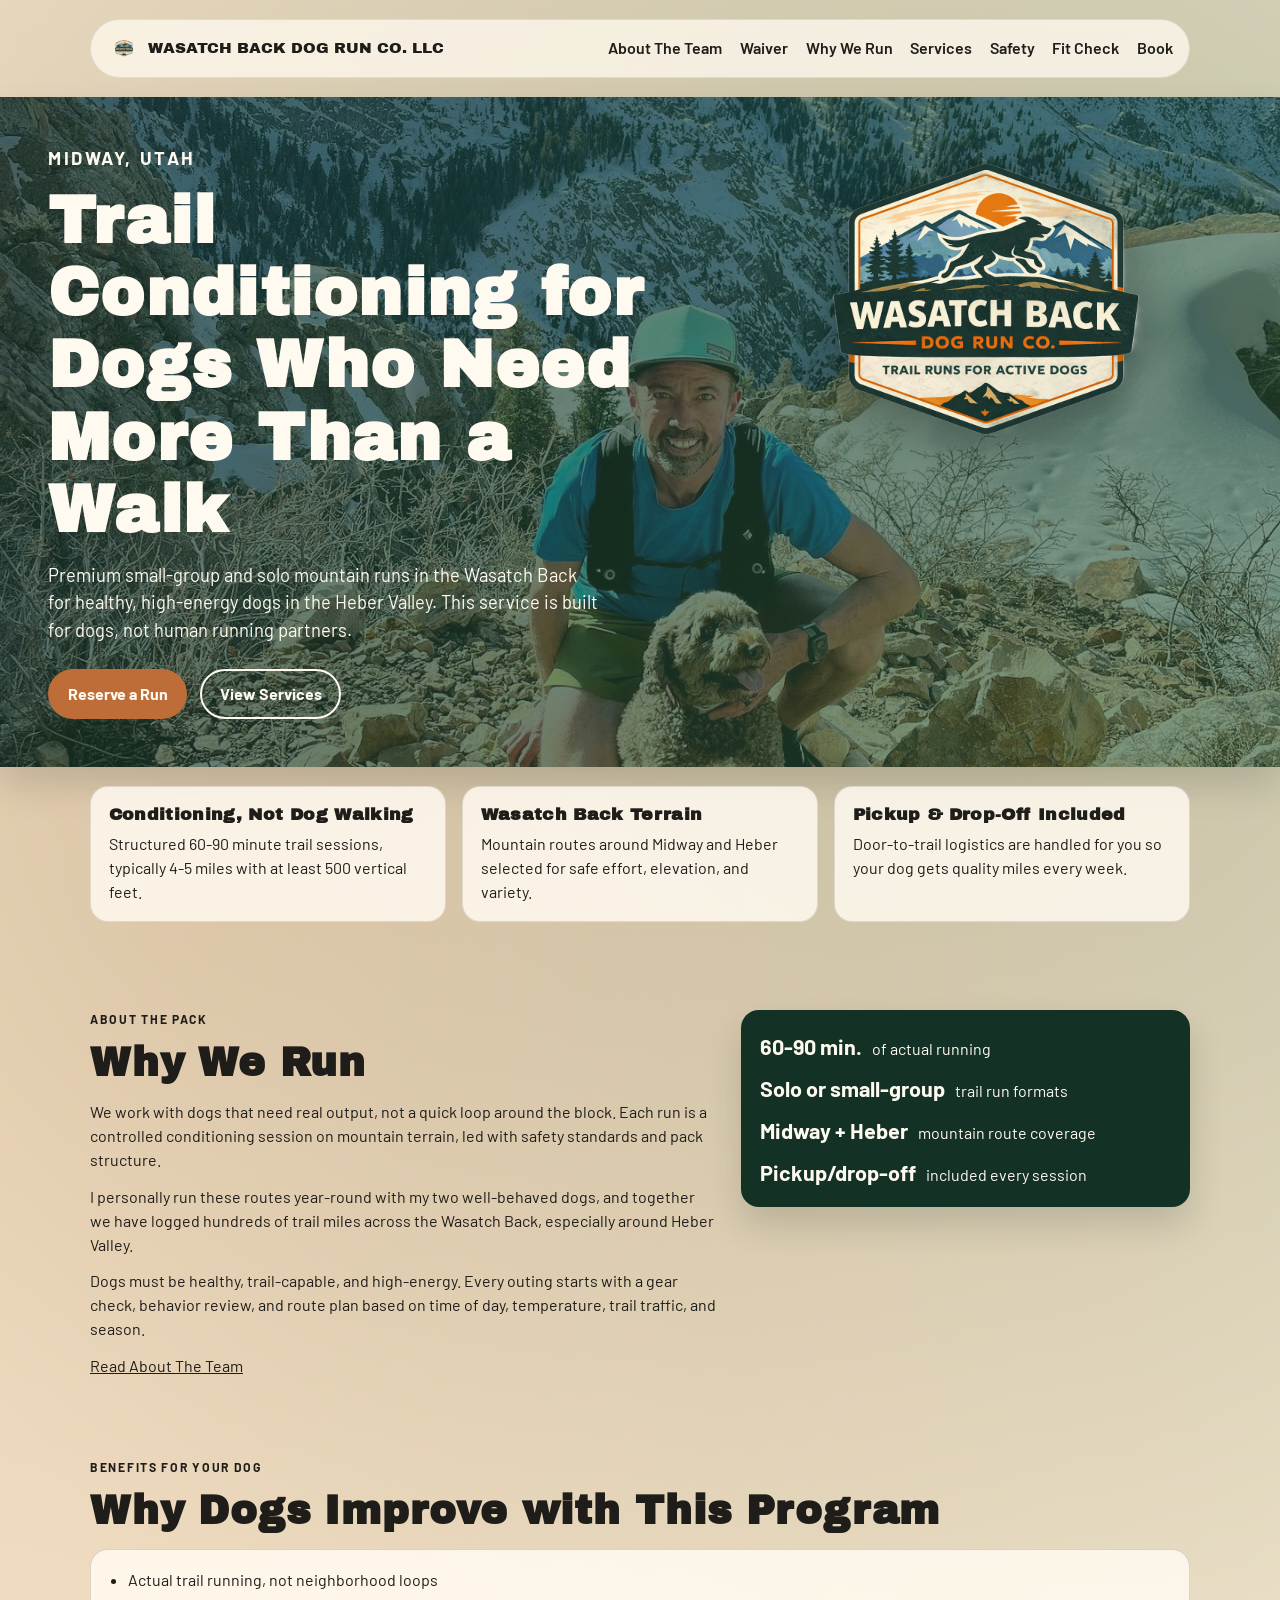
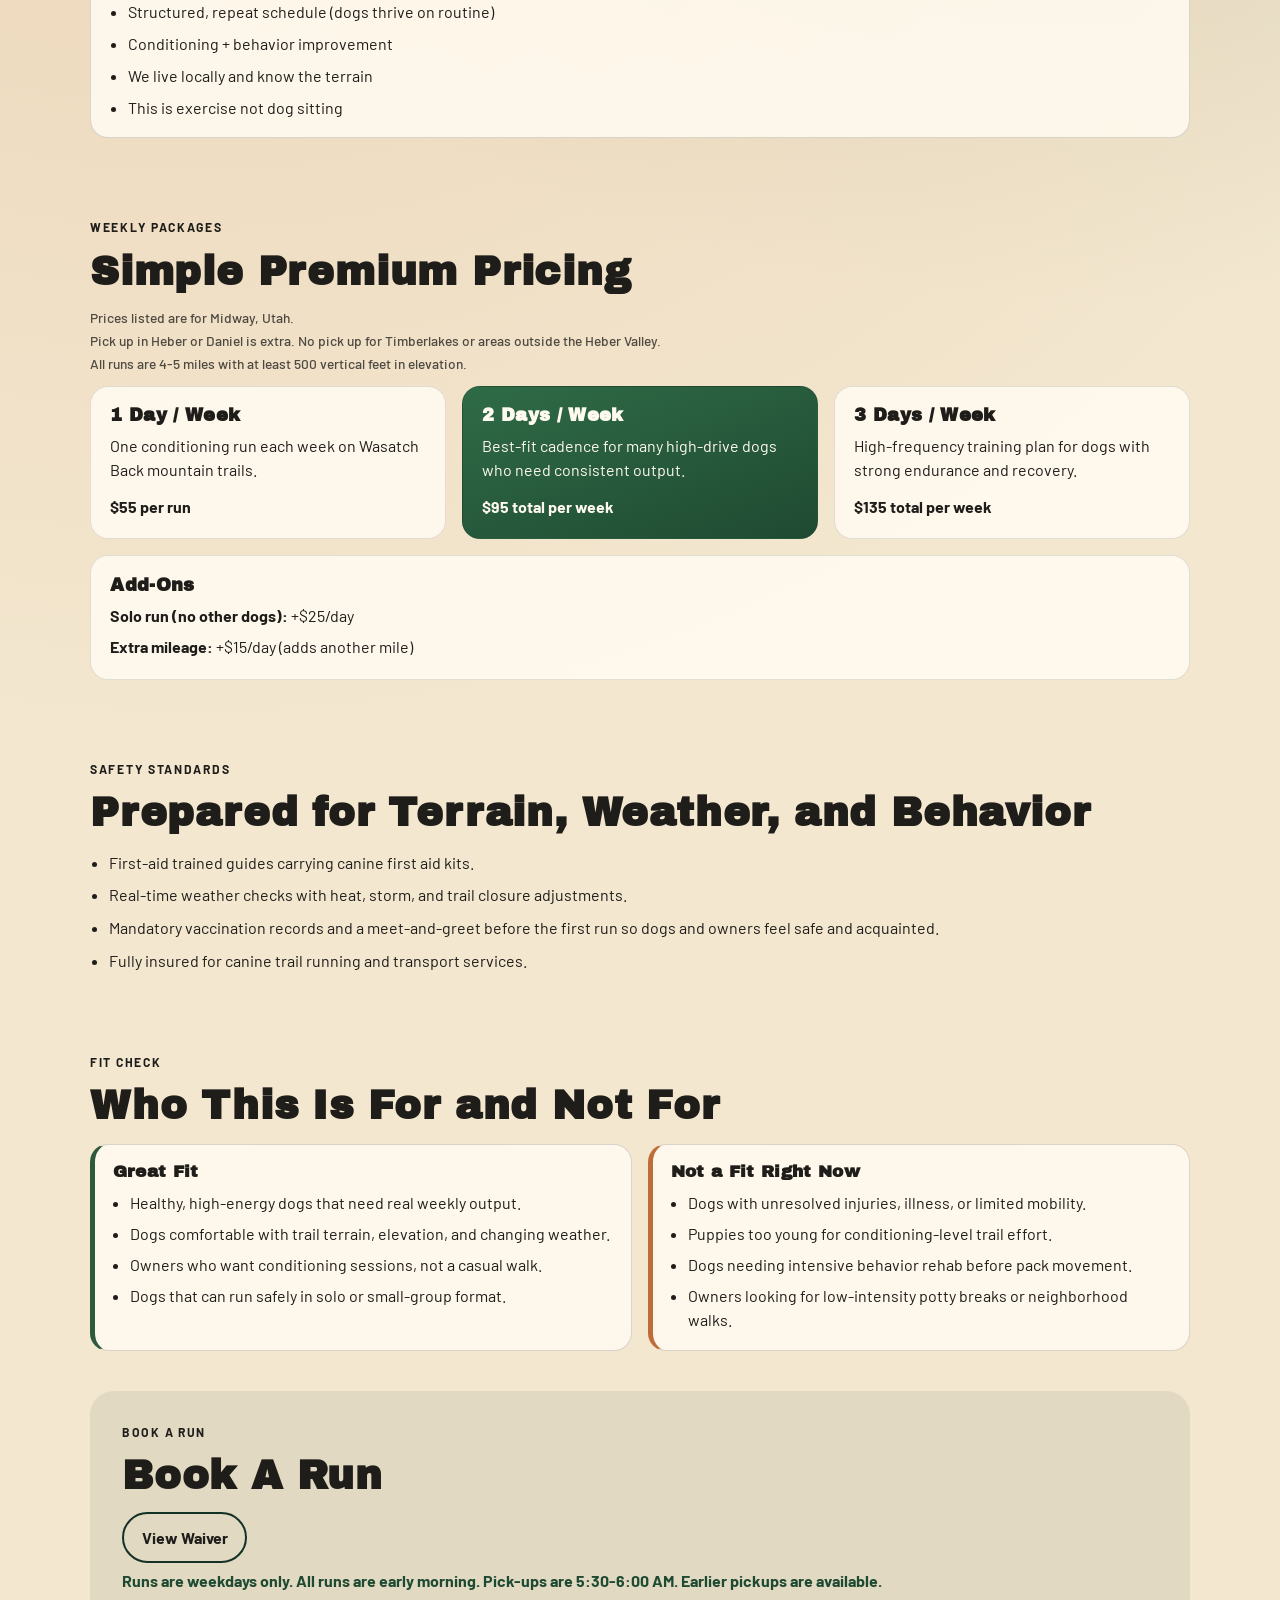
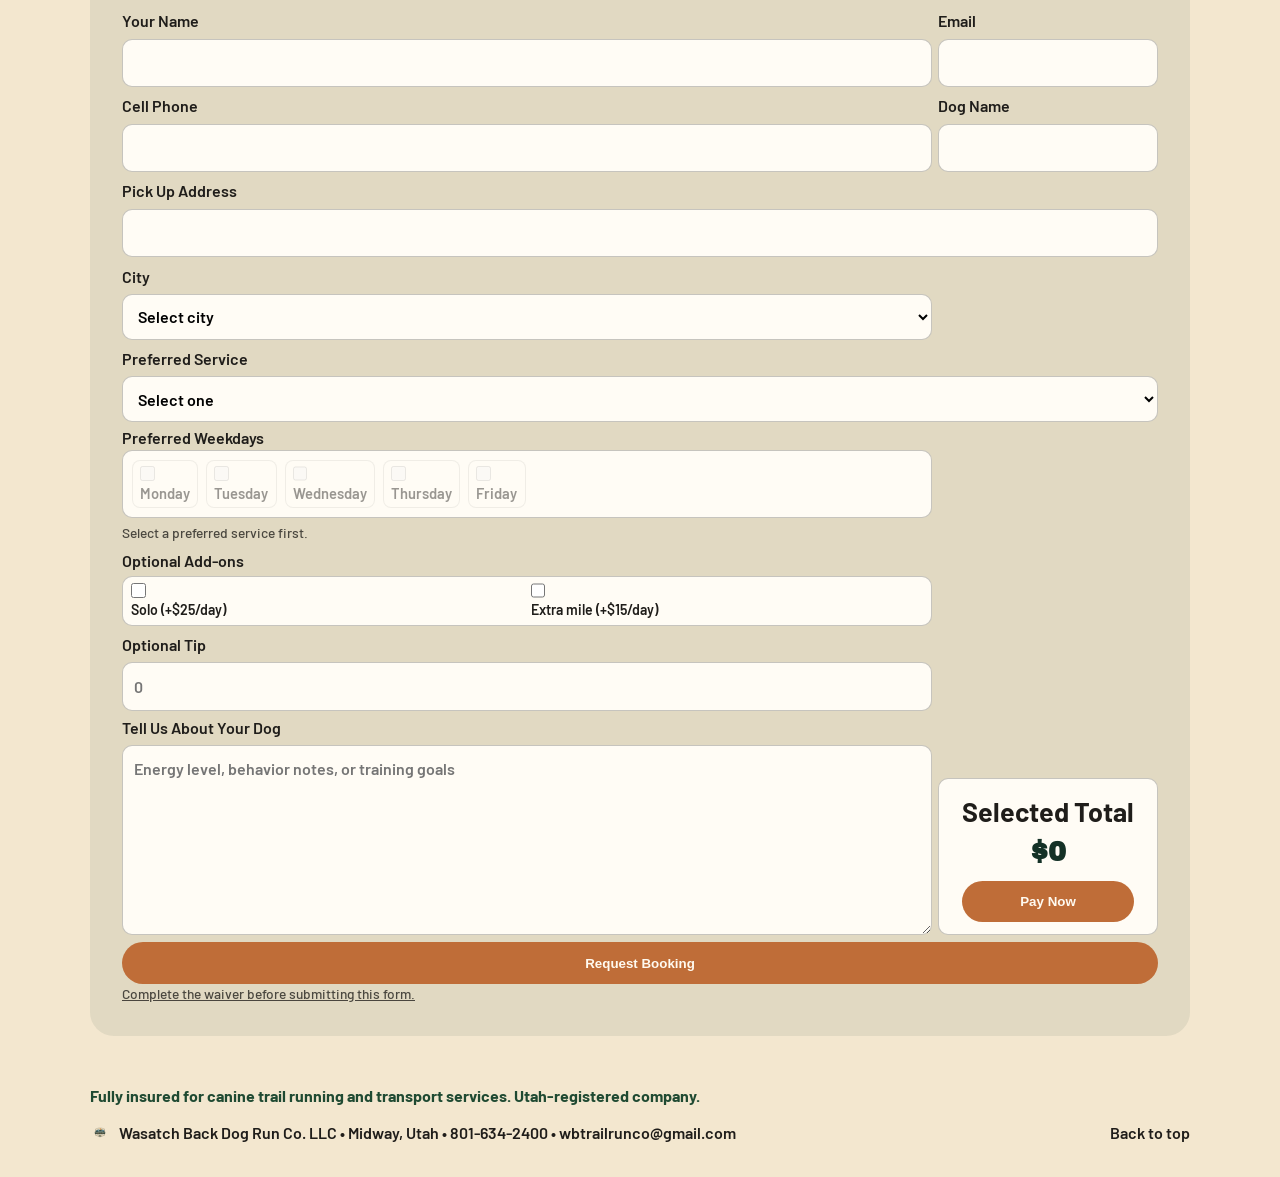
==== wasatch-back-dog-run-co-deploy/index.html @ f122b437 "first test" ====
<!DOCTYPE html>
<html lang="en">
  <head>
    <meta charset="UTF-8" />
    <meta name="viewport" content="width=device-width, initial-scale=1.0" />
    <title>Wasatch Back Dog Run Co. LLC | Canine Trail Conditioning in Midway, Utah</title>
    <meta
      name="description"
      content="Premium canine trail running and conditioning in Midway, Utah. Structured mountain runs for high-energy dogs in the Wasatch Back, with pickup and drop-off included."
    />
    <link rel="preconnect" href="https://fonts.googleapis.com" />
    <link rel="preconnect" href="https://fonts.gstatic.com" crossorigin />
    <link
      href="https://fonts.googleapis.com/css2?family=Archivo+Black&family=Barlow:wght@400;500;600;700&display=swap"
      rel="stylesheet"
    />
    <link rel="stylesheet" href="styles.css" />
  </head>
  <body>
    <header class="site-header" id="top">
      <div class="brand">
        <img src="images/Logo.png" alt="Wasatch Back Dog Run Co. LLC logo" />
        <span>Wasatch Back Dog Run Co. LLC</span>
      </div>
      <button class="menu-toggle" aria-expanded="false" aria-controls="main-nav">
        Menu
      </button>
      <nav id="main-nav" class="site-nav" aria-label="Primary navigation">
        <a href="about-human-runner.html">About The Team</a>
        <a href="waiver.html">Waiver</a>
        <a href="#about">Why We Run</a>
        <a href="#services">Services</a>
        <a href="#safety">Safety</a>
        <a href="#fit">Fit Check</a>
        <a href="#book">Book</a>
      </nav>
    </header>

    <main>
      <section class="hero">
        <img class="hero-logo" src="images/Logo.png" alt="Wasatch Back Dog Run Co. LLC logo" />
        <div class="hero-content">
          <p class="eyebrow">Midway, Utah</p>
          <h1>Trail Conditioning for Dogs Who Need More Than a Walk</h1>
          <p>
            Premium small-group and solo mountain runs in the Wasatch Back for healthy,
            high-energy dogs in the Heber Valley. This service is built for dogs, not human
            running partners.
          </p>
          <div class="hero-actions">
            <a class="btn btn-solid" href="#book">Reserve a Run</a>
            <a class="btn btn-outline" href="#services">View Services</a>
          </div>
        </div>
      </section>

      <section class="highlights" aria-label="Business highlights">
        <article>
          <h2>Conditioning, Not Dog Walking</h2>
          <p>Structured 60-90 minute trail sessions, typically 4-5 miles with at least 500 vertical feet.</p>
        </article>
        <article>
          <h2>Wasatch Back Terrain</h2>
          <p>Mountain routes around Midway and Heber selected for safe effort, elevation, and variety.</p>
        </article>
        <article>
          <h2>Pickup & Drop-Off Included</h2>
          <p>Door-to-trail logistics are handled for you so your dog gets quality miles every week.</p>
        </article>
      </section>

      <section class="about section" id="about">
        <div class="section-text">
          <p class="eyebrow">About the Pack</p>
          <h2>Why We Run</h2>
          <p>
            We work with dogs that need real output, not a quick loop around the block. Each run is a
            controlled conditioning session on mountain terrain, led with safety standards and pack
            structure.
          </p>
          <p>
            I personally run these routes year-round with my two well-behaved dogs, and together we have
            logged hundreds of trail miles across the Wasatch Back, especially around Heber Valley.
          </p>
          <p>
            Dogs must be healthy, trail-capable, and high-energy. Every outing starts with a gear check,
            behavior review, and route plan based on time of day, temperature, trail traffic, and season.
          </p>
          <p><a href="about-human-runner.html">Read About The Team</a></p>
        </div>
        <div class="stats-card" aria-label="Key stats">
          <p><strong>60-90 min.</strong> of actual running</p>
          <p><strong>Solo or small-group</strong> trail run formats</p>
          <p><strong>Midway + Heber</strong> mountain route coverage</p>
          <p><strong>Pickup/drop-off</strong> included every session</p>
        </div>
      </section>

      <section class="benefits section" id="benefits">
        <p class="eyebrow">Benefits for Your Dog</p>
        <h2>Why Dogs Improve with This Program</h2>
        <div class="benefits-card">
          <ul>
            <li>Actual trail running, not neighborhood loops</li>
            <li>Structured, repeat schedule (dogs thrive on routine)</li>
            <li>Conditioning + behavior improvement</li>
            <li>We live locally and know the terrain</li>
            <li>This is exercise not dog sitting</li>
          </ul>
        </div>
      </section>

      <section class="services section" id="services">
        <p class="eyebrow">Weekly Packages</p>
        <h2>Simple Premium Pricing</h2>
        <div class="services-note">
          <p class="form-help">Prices listed are for Midway, Utah.</p>
          <p class="form-help">Pick up in Heber or Daniel is extra. No pick up for Timberlakes or areas outside the Heber Valley.</p>
          <p class="form-help">All runs are 4-5 miles with at least 500 vertical feet in elevation.</p>
        </div>
        <div class="service-grid">
          <article class="card">
            <h3>1 Day / Week</h3>
            <p>One conditioning run each week on Wasatch Back mountain trails.</p>
            <p class="price">$55 per run</p>
          </article>
          <article class="card featured">
            <h3>2 Days / Week</h3>
            <p>Best-fit cadence for many high-drive dogs who need consistent output.</p>
            <p class="price">$95 total per week</p>
          </article>
          <article class="card">
            <h3>3 Days / Week</h3>
            <p>High-frequency training plan for dogs with strong endurance and recovery.</p>
            <p class="price">$135 total per week</p>
          </article>
        </div>
        <div class="card addon-list">
          <h3>Add-Ons</h3>
          <p><strong>Solo run (no other dogs):</strong> +$25/day</p>
          <p><strong>Extra mileage:</strong> +$15/day (adds another mile)</p>
        </div>
      </section>

      <section class="safety section" id="safety">
        <p class="eyebrow">Safety Standards</p>
        <h2>Prepared for Terrain, Weather, and Behavior</h2>
        <ul>
          <li>First-aid trained guides carrying canine first aid kits.</li>
          <li>Real-time weather checks with heat, storm, and trail closure adjustments.</li>
          <li>Mandatory vaccination records and a meet-and-greet before the first run so dogs and owners feel safe and acquainted.</li>
          <li>Fully insured for canine trail running and transport services.</li>
        </ul>
      </section>

      <section class="fit section" id="fit">
        <p class="eyebrow">Fit Check</p>
        <h2>Who This Is For and Not For</h2>
        <div class="fit-grid">
          <article class="fit-card fit-yes">
            <h3>Great Fit</h3>
            <ul>
              <li>Healthy, high-energy dogs that need real weekly output.</li>
              <li>Dogs comfortable with trail terrain, elevation, and changing weather.</li>
              <li>Owners who want conditioning sessions, not a casual walk.</li>
              <li>Dogs that can run safely in solo or small-group format.</li>
            </ul>
          </article>
          <article class="fit-card fit-no">
            <h3>Not a Fit Right Now</h3>
            <ul>
              <li>Dogs with unresolved injuries, illness, or limited mobility.</li>
              <li>Puppies too young for conditioning-level trail effort.</li>
              <li>Dogs needing intensive behavior rehab before pack movement.</li>
              <li>Owners looking for low-intensity potty breaks or neighborhood walks.</li>
            </ul>
          </article>
        </div>
      </section>

      <section class="book section" id="book">
        <p class="eyebrow">Book a Run</p>
        <h2>Book A Run</h2>
        <div class="book-actions">
          <a class="btn btn-outline" href="waiver.html">View Waiver</a>
        </div>
        <p class="booking-note">Runs are weekdays only. All runs are early morning. Pick-ups are 5:30-6:00 AM. Earlier pickups are available.</p>
        <form class="booking-form" action="https://formsubmit.co/wbtrailrunco@gmail.com" method="post">
          <input type="hidden" name="_subject" value="New Book a Run Submission - Wasatch Back Dog Run Co. LLC" />
          <input type="hidden" name="_captcha" value="false" />
          <input type="hidden" name="_next" value="payment.html" />
          <input type="hidden" name="_cc" id="book-cc" />
          <input type="hidden" name="_replyto" id="book-replyto" />
          <input type="hidden" name="waiver_completed_at" id="waiver-completed-at" />
          <input type="hidden" name="waiver_submission" id="waiver-submission" />
          <input type="hidden" name="selected_total" id="selected-total" value="$0" />
          <label class="name-field">
            Your Name
            <input type="text" name="name" required />
          </label>
          <label class="email-field">
            Email
            <input type="email" name="email" required />
          </label>
          <label>
            Cell Phone
            <input type="tel" name="cell_phone" required />
          </label>
          <label>
            Dog Name
            <input type="text" name="dog" required />
          </label>
          <label class="pickup-address-field">
            Pick Up Address
            <input type="text" name="pickup_address" required />
          </label>
          <label class="pickup-city-field">
            City
            <select name="pickup_city" id="pickup-city" required>
              <option value="">Select city</option>
              <option value="Midway" data-price="0" data-per-day="false">Midway</option>
              <option value="Heber" data-price="15" data-per-day="true">Heber (+$15 pick-up & drop off/day)</option>
              <option value="Daniel" data-price="15" data-per-day="true">Daniel (+$15 pick-up & drop off/day)</option>
            </select>
          </label>
          <label class="service-field">
            Preferred Service
            <select name="service" id="service-select" required>
              <option value="">Select one</option>
              <option value="1 Day / Week Package" data-price="55" data-days="1">1 Day / Week Package - $55</option>
              <option value="2 Days / Week Package" data-price="95" data-days="2">2 Days / Week Package - $95</option>
              <option value="3 Days / Week Package" data-price="135" data-days="3">3 Days / Week Package - $135</option>
            </select>
          </label>
          <fieldset class="day-picks preferred-days-field">
            <legend>Preferred Weekdays</legend>
            <div class="day-options">
              <label class="check-item">
                <input type="checkbox" name="preferred_days[]" value="Monday" />
                Monday
              </label>
              <label class="check-item">
                <input type="checkbox" name="preferred_days[]" value="Tuesday" />
                Tuesday
              </label>
              <label class="check-item">
                <input type="checkbox" name="preferred_days[]" value="Wednesday" />
                Wednesday
              </label>
              <label class="check-item">
                <input type="checkbox" name="preferred_days[]" value="Thursday" />
                Thursday
              </label>
              <label class="check-item">
                <input type="checkbox" name="preferred_days[]" value="Friday" />
                Friday
              </label>
            </div>
            <span class="form-help" id="preferred-days-help">Check the days that work best based on your package.</span>
          </fieldset>
          <fieldset class="add-on-field day-picks">
            <legend>Optional Add-ons</legend>
            <div class="day-options add-on-options">
              <label class="check-item">
                <input type="checkbox" name="add_ons[]" value="Solo run" data-price="25" data-per-day="true" />
                Solo (+$25/day)
              </label>
              <label class="check-item">
                <input type="checkbox" name="add_ons[]" value="Extra mileage (+1 mile)" data-price="15" data-per-day="true" />
                Extra mile (+$15/day)
              </label>
            </div>
          </fieldset>
          <label class="tip-field">
            Optional Tip
            <input type="number" name="optional_tip" id="optional-tip" min="0" step="1" placeholder="0" inputmode="numeric" />
          </label>
          <label class="notes-field">
            Tell Us About Your Dog
            <textarea name="notes" rows="4" placeholder="Energy level, behavior notes, or training goals" required></textarea>
          </label>
          <div class="cost-window" aria-live="polite">
            <p>Selected Total</p>
            <p class="cost-amount" id="cost-amount">$0</p>
            <button class="btn btn-solid pay-now-btn" id="pay-now-btn" type="button">Pay Now</button>
          </div>
          <button class="btn btn-solid" type="submit">Request Booking</button>
        </form>
        <p class="form-help" id="waiver-booking-status">
          <a href="waiver.html">Complete the waiver before submitting this form.</a>
        </p>
      </section>
    </main>

    <footer class="site-footer">
      <p class="insured-note">Fully insured for canine trail running and transport services. Utah-registered company.</p>
      <p><img class="footer-logo" src="images/Logo.png" alt="Wasatch Back Dog Run Co. LLC logo" /> Wasatch Back Dog Run Co. LLC • Midway, Utah • 801-634-2400 • wbtrailrunco@gmail.com</p>
      <a href="#top">Back to top</a>
    </footer>

    <script src="script.js"></script>
  </body>
</html>
---- wasatch-back-dog-run-co-deploy/styles.css ----
:root {
  --pine: #143126;
  --moss: #2d5a3b;
  --clay: #bf6d38;
  --sand: #f3e7cf;
  --snow: #fffaf0;
  --ink: #1f1d1a;
  --max: 1100px;
  --radius: 18px;
  --shadow: 0 18px 34px rgba(11, 24, 18, 0.15);
}

* {
  box-sizing: border-box;
}

body {
  margin: 0;
  font-family: "Barlow", sans-serif;
  color: var(--ink);
  background:
    radial-gradient(circle at 15% 20%, rgba(191, 109, 56, 0.2), transparent 40%),
    radial-gradient(circle at 85% 10%, rgba(45, 90, 59, 0.25), transparent 36%),
    var(--sand);
  line-height: 1.5;
}

h1,
h2,
h3 {
  font-family: "Archivo Black", sans-serif;
  letter-spacing: 0.02em;
  line-height: 1.1;
  margin: 0;
}

p,
ul {
  margin: 0;
}

a {
  color: inherit;
}

.site-header {
  width: min(var(--max), 92%);
  margin: 1.2rem auto;
  display: flex;
  align-items: center;
  justify-content: space-between;
  background: rgba(255, 250, 240, 0.76);
  border: 1px solid rgba(31, 29, 26, 0.1);
  border-radius: 999px;
  padding: 0.7rem 1rem;
  backdrop-filter: blur(6px);
  position: sticky;
  top: 0.5rem;
  z-index: 20;
}

.brand {
  display: flex;
  align-items: center;
  gap: 0.45rem;
  font-family: "Archivo Black", sans-serif;
  font-size: 0.95rem;
  text-transform: uppercase;
}

.brand img {
  width: 34px;
  height: 34px;
  object-fit: contain;
}

.brand span {
  line-height: 1;
}

.site-nav {
  display: flex;
  gap: 1.1rem;
  font-weight: 600;
}

.site-nav a {
  text-decoration: none;
}

.menu-toggle {
  display: none;
}

main {
  width: min(var(--max), 92%);
  margin: 0 auto 3rem;
}

.inner-hero {
  position: relative;
  min-height: 42vh;
  border-radius: 24px;
  padding: 3rem;
  display: grid;
  align-items: end;
  margin-top: 1rem;
  background:
    linear-gradient(120deg, rgba(20, 49, 38, 0.73), rgba(45, 90, 59, 0.61)),
    url("images/2nd Page.JPG") center / cover;
  color: var(--snow);
  box-shadow: var(--shadow);
}

.waiver-hero {
  background:
    linear-gradient(120deg, rgba(20, 49, 38, 0.73), rgba(45, 90, 59, 0.61)),
    url("images/IMG_1399.JPG") center / cover;
}

.payment-hero {
  background:
    linear-gradient(120deg, rgba(20, 49, 38, 0.73), rgba(45, 90, 59, 0.61)),
    url("images/Venmo Hero.JPG") center 64% / cover;
}

.thank-you-hero {
  background:
    linear-gradient(120deg, rgba(20, 49, 38, 0.73), rgba(45, 90, 59, 0.61)),
    url("images/Thankyou.JPG") center 48% / cover;
}

.thank-you-title {
  font-size: clamp(2.3rem, 7vw, 4.8rem);
}

.thank-you-hero-logo {
  position: absolute;
  top: 1rem;
  right: 1rem;
  width: clamp(220px, 26vw, 360px);
  height: auto;
  object-fit: contain;
  filter: drop-shadow(0 10px 28px rgba(0, 0, 0, 0.35));
}

.payment-hero-logo {
  position: absolute;
  top: 1rem;
  right: 1rem;
  width: clamp(130px, 18vw, 240px);
  height: auto;
  object-fit: contain;
  filter: drop-shadow(0 10px 28px rgba(0, 0, 0, 0.35));
}

.inner-hero-logo {
  position: absolute;
  top: 1rem;
  right: 1rem;
  width: clamp(190px, 24vw, 340px);
  height: auto;
  object-fit: contain;
  transform: none;
  filter: drop-shadow(0 10px 28px rgba(0, 0, 0, 0.35));
}

.waiver-hero-logo {
  position: absolute;
  top: 1rem;
  right: 1rem;
  width: clamp(190px, 24vw, 340px);
  height: auto;
  object-fit: contain;
  filter: drop-shadow(0 10px 28px rgba(0, 0, 0, 0.35));
}

.hero {
  position: relative;
  min-height: 70vh;
  border-radius: 0;
  padding: 3rem;
  display: grid;
  align-items: end;
  margin-top: 1rem;
  width: 100vw;
  margin-left: calc(50% - 50vw);
  margin-right: calc(50% - 50vw);
  background:
    linear-gradient(120deg, rgba(20, 49, 38, 0.70), rgba(45, 90, 59, 0.60)),
    url("images/wasatch-hero.jpg") center 82% / cover,
    url("https://images.unsplash.com/photo-1552053831-71594a27632d?auto=format&fit=crop&w=1700&q=80")
      center / cover;
  color: var(--snow);
  box-shadow: var(--shadow);
}

.hero-logo {
  position: absolute;
  top: 1.2rem;
  right: 0.4rem;
  width: clamp(360px, 45vw, 645px);
  height: auto;
  object-fit: contain;
  filter: drop-shadow(0 10px 28px rgba(0, 0, 0, 0.35));
}

.hero-content {
  max-width: 620px;
}

.eyebrow {
  text-transform: uppercase;
  letter-spacing: 0.14em;
  font-weight: 700;
  font-size: 0.76rem;
  margin-bottom: 0.8rem;
}

.hero h1 {
  font-size: clamp(2rem, 7vw, 4.1rem);
  margin-bottom: 1rem;
}

.hero p {
  font-size: 1.15rem;
  max-width: 55ch;
}

.hero-actions {
  margin-top: 1.5rem;
  display: flex;
  gap: 0.8rem;
  flex-wrap: wrap;
}

.btn {
  display: inline-flex;
  align-items: center;
  justify-content: center;
  border-radius: 999px;
  padding: 0.7rem 1.1rem;
  text-decoration: none;
  border: 2px solid transparent;
  font-weight: 700;
}

.btn-solid {
  background: var(--clay);
  color: var(--snow);
}

.btn-outline {
  border-color: var(--snow);
}

.highlights {
  margin: 1.2rem 0 3rem;
  display: grid;
  gap: 1rem;
  grid-template-columns: repeat(3, minmax(0, 1fr));
}

.highlights article {
  background: rgba(255, 250, 240, 0.85);
  border: 1px solid rgba(31, 29, 26, 0.12);
  border-radius: var(--radius);
  padding: 1.1rem;
}

.highlights h2 {
  font-size: 1.08rem;
  margin-bottom: 0.5rem;
}

.section {
  padding: 2.5rem 0;
}

.about {
  display: grid;
  gap: 1.4rem;
  grid-template-columns: 1.4fr 1fr;
  align-items: start;
}

.section h2 {
  font-size: clamp(1.5rem, 4vw, 2.5rem);
  margin-bottom: 0.9rem;
}

.section-text p + p {
  margin-top: 0.8rem;
}

.stats-card {
  border-radius: var(--radius);
  background: var(--pine);
  color: var(--snow);
  padding: 1.2rem;
  display: grid;
  gap: 0.6rem;
  box-shadow: var(--shadow);
}

.stats-card strong {
  font-size: 1.35rem;
  margin-right: 0.4rem;
}

.service-grid {
  display: grid;
  grid-template-columns: repeat(3, minmax(0, 1fr));
  gap: 1rem;
}

.card {
  background: rgba(255, 250, 240, 0.9);
  border: 1px solid rgba(31, 29, 26, 0.12);
  border-radius: var(--radius);
  padding: 1.2rem;
}

.card.featured {
  background: linear-gradient(160deg, #2f6b46, #1f4a32);
  color: var(--snow);
  transform: translateY(-8px);
}

.services .card.featured {
  transform: none;
}

.services-note {
  display: grid;
  gap: 0.15rem;
  margin-bottom: 0.7rem;
}

.card h3 {
  font-size: 1.12rem;
  margin-bottom: 0.55rem;
}

.addon-list {
  margin-top: 1rem;
}

.addon-list p + p {
  margin-top: 0.45rem;
}

.price {
  margin-top: 0.8rem;
  font-weight: 700;
}

.safety ul {
  padding-left: 1.2rem;
  margin-top: 1rem;
}

.safety li + li {
  margin-top: 0.55rem;
}

.fit-grid {
  margin-top: 1rem;
  display: grid;
  grid-template-columns: repeat(2, minmax(0, 1fr));
  gap: 1rem;
}

.fit-card {
  border-radius: var(--radius);
  padding: 1.1rem;
  border: 1px solid rgba(31, 29, 26, 0.16);
  background: rgba(255, 250, 240, 0.85);
}

.fit-card h3 {
  font-size: 1.06rem;
  margin-bottom: 0.6rem;
}

.fit-card ul {
  padding-left: 1.1rem;
}

.fit-card li + li {
  margin-top: 0.45rem;
}

.fit-yes {
  border-left: 5px solid #2d5a3b;
}

.fit-no {
  border-left: 5px solid #bf6d38;
}

.benefits-card {
  margin-top: 1rem;
  border-radius: var(--radius);
  border: 1px solid rgba(31, 29, 26, 0.16);
  background: rgba(255, 250, 240, 0.88);
  padding: 1.1rem;
}

.benefits-card ul {
  margin: 0;
  padding-left: 1.2rem;
}

.benefits-card li + li {
  margin-top: 0.5rem;
}

.story-grid {
  margin-top: 1rem;
  display: grid;
  grid-template-columns: repeat(2, minmax(0, 1fr));
  gap: 1rem;
}

.story-card {
  border-radius: var(--radius);
  border: 1px solid rgba(31, 29, 26, 0.15);
  background: rgba(255, 250, 240, 0.88);
  padding: 1.1rem;
}

.story-card h3 {
  font-size: 1.03rem;
  margin-bottom: 0.5rem;
}

.gallery-grid {
  margin-top: 1rem;
  display: grid;
  grid-template-columns: repeat(3, minmax(0, 1fr));
  gap: 1rem;
}

.gallery-item {
  margin: 0;
  border-radius: var(--radius);
  overflow: hidden;
  box-shadow: var(--shadow);
  aspect-ratio: 4 / 3;
}

.gallery-item img {
  width: 100%;
  height: 100%;
  object-fit: cover;
  display: block;
}

.gallery-item.img-5510 img {
  object-position: center bottom;
}

.gallery-item.battle img {
  object-position: center bottom;
}

.gallery-item.two-boys img {
  object-position: center 60%;
}

.partners-layout {
  margin-top: 1rem;
  display: grid;
  grid-template-columns: 1fr 1fr;
  gap: 1rem;
  align-items: start;
}

.partners-photo {
  margin: 0;
  border-radius: var(--radius);
  overflow: hidden;
  box-shadow: var(--shadow);
}

.partners-photo img {
  width: 100%;
  height: auto;
  object-fit: contain;
  display: block;
}

.partners-text {
  border-radius: var(--radius);
  border: 1px solid rgba(31, 29, 26, 0.16);
  background: rgba(255, 250, 240, 0.9);
  padding: 1.1rem;
}

.partners-text p + p {
  margin-top: 0.8rem;
}

.book {
  border-radius: 24px;
  padding: 2rem;
  background: rgba(20, 49, 38, 0.08);
}

.book-actions {
  margin-top: 0.4rem;
}

.book .btn-outline {
  border-color: var(--pine);
}

.booking-note {
  margin-top: 0.4rem;
  font-weight: 700;
  color: #1f4a32;
}

.booking-form {
  margin-top: 1rem;
  display: grid;
  gap: 0.45rem 0.38rem;
  grid-template-columns: minmax(0, 1.95fr) minmax(220px, 0.35fr);
  align-items: start;
}

.booking-form label {
  display: grid;
  gap: 0.35rem;
  font-weight: 600;
}

.booking-form .name-field {
  grid-column: 1 / 2;
  grid-row: 1;
}

.booking-form .email-field {
  grid-column: 2 / 3;
  grid-row: 1;
}

.booking-form .pickup-address-field {
  grid-column: 1 / -1;
}

.booking-form .pickup-city-field {
  grid-column: 1 / 2;
}

.day-picks {
  margin: 0;
  padding: 0;
  border: 0;
  background: transparent;
  display: grid;
  gap: 0.35rem;
  grid-column: 1 / -1;
}

.booking-form .day-picks {
  grid-column: 1 / -1;
  align-self: start;
}

.booking-form .service-field {
  grid-column: 1 / -1;
  align-self: start;
}

.booking-form .add-on-field {
  grid-column: 1 / 2;
  align-self: start;
}

.booking-form .tip-field {
  grid-column: 1 / 2;
  align-self: start;
}

.add-on-field {
  border: 0;
  background: transparent;
  padding: 0;
}

.add-on-field legend {
  padding: 0;
  margin: 0 0 0.35rem 0;
  background: transparent;
  border-radius: 0;
  line-height: 1.2;
  color: var(--ink);
  font-weight: 600;
}

.add-on-field .add-on-options {
  display: grid;
  grid-template-columns: repeat(2, minmax(0, 1fr));
  gap: 0.2rem 0.45rem;
  border: 1px solid rgba(31, 29, 26, 0.25);
  border-radius: 10px;
  background: #fffcf5;
  padding: 0.4rem 0.5rem;
}

.add-on-field .check-item {
  border: 0;
  border-radius: 0;
  background: transparent;
  padding: 0;
  align-items: center;
  line-height: 1.05;
  font-size: 0.88rem;
  white-space: nowrap;
}

.day-picks legend {
  font-weight: 600;
  padding: 0;
}

.day-options {
  display: flex;
  flex-wrap: wrap;
  gap: 0.32rem 0.5rem;
}

.check-item {
  display: flex;
  align-items: center;
  gap: 0.35rem;
  font-weight: 600;
  font-size: 0.92rem;
  line-height: 1;
}

.check-item input {
  width: 0.92rem;
  height: 0.92rem;
  margin: 0;
}

.check-item.disabled-day {
  opacity: 0.45;
}

.form-help {
  font-size: 0.86rem;
  font-weight: 500;
  color: rgba(31, 29, 26, 0.78);
}

.cost-window {
  grid-column: 2 / 3;
  border: 1px solid rgba(31, 29, 26, 0.25);
  border-radius: 10px;
  padding: 0.75rem 0.85rem;
  background: #fffcf5;
  width: min(100%, 255px);
  min-height: 150px;
  justify-self: end;
  align-self: end;
  display: grid;
  place-content: center;
  justify-items: center;
  text-align: center;
}

.cost-window p {
  margin: 0;
  font-size: 1.68rem;
  font-weight: 700;
}

.cost-amount {
  margin-top: 0.2rem;
  font-family: "Archivo Black", sans-serif;
  font-size: 2.95rem;
  color: var(--pine);
}

.pay-now-btn {
  margin-top: 0.55rem;
  width: 100%;
}

.booking-form button {
  grid-column: 1 / -1;
}

.booking-form .preferred-days-field {
  grid-column: 1 / 2;
  margin-top: -0.2rem;
}

.preferred-days-field .day-options {
  border: 1px solid rgba(31, 29, 26, 0.25);
  border-radius: 10px;
  background: #fffcf5;
  padding: 0.55rem;
}

.preferred-days-field .check-item {
  border: 1px solid rgba(31, 29, 26, 0.14);
  border-radius: 8px;
  background: #fffcf5;
  padding: 0.35rem 0.45rem;
}

.booking-form .notes-field {
  grid-column: 1 / 2;
  align-self: start;
  margin-top: -0.15rem;
}

.booking-form .notes-field textarea {
  min-height: 190px;
  resize: vertical;
}

input,
select,
textarea {
  border: 1px solid rgba(31, 29, 26, 0.25);
  border-radius: 10px;
  padding: 0.7rem;
  font: inherit;
  background: #fffcf5;
}

input:focus,
select:focus,
textarea:focus {
  outline: 2px solid rgba(191, 109, 56, 0.35);
  border-color: var(--clay);
}

.site-footer {
  width: min(var(--max), 92%);
  margin: 0 auto 2rem;
  display: flex;
  justify-content: space-between;
  gap: 0.8rem;
  font-weight: 600;
  flex-wrap: wrap;
}

.site-footer a {
  text-decoration: none;
}

.footer-logo {
  width: 20px;
  height: 20px;
  object-fit: contain;
  vertical-align: text-bottom;
  margin-right: 0.35rem;
}

.insured-note {
  width: 100%;
  margin: 0;
  color: #1f4a32;
  font-weight: 700;
}

.waiver-card {
  margin-top: 1rem;
  border-radius: var(--radius);
  border: 1px solid rgba(31, 29, 26, 0.14);
  background: rgba(255, 250, 240, 0.88);
  padding: 1.1rem;
}

.waiver-list {
  margin-bottom: 0.8rem;
  padding-left: 1.2rem;
}

.waiver-list li + li {
  margin-top: 0.45rem;
}

.waiver-form {
  margin-top: 1rem;
  display: grid;
  gap: 0.75rem;
}

.waiver-form h3 {
  font-size: 1.08rem;
}

.waiver-grid {
  display: grid;
  gap: 0.85rem;
  grid-template-columns: repeat(2, minmax(0, 1fr));
}

.waiver-form label {
  display: grid;
  gap: 0.35rem;
  font-weight: 600;
}

.waiver-definitions {
  margin: 0.25rem 0 0.5rem;
  padding-left: 1.2rem;
}

.waiver-definitions li + li {
  margin-top: 0.45rem;
}

.waiver-definitions p {
  margin: 0.2rem 0 0;
  font-weight: 500;
  line-height: 1.35;
}

.payment-grid {
  margin-top: 1rem;
  display: grid;
  grid-template-columns: repeat(2, minmax(0, 1fr));
  gap: 1rem;
}

.payment-card {
  border-radius: var(--radius);
  border: 1px solid rgba(31, 29, 26, 0.15);
  background: rgba(255, 250, 240, 0.9);
  padding: 1rem;
}

.payment-link-card {
  max-width: 300px;
}

.payment-qr {
  width: min(100%, 260px);
  height: auto;
  border-radius: 12px;
  border: 1px solid rgba(31, 29, 26, 0.2);
  display: block;
  margin-top: 0.4rem;
}

.qr-wrap.missing .payment-qr {
  display: none;
}

.payment-alt {
  margin-top: 1rem;
}

.payment-banner {
  position: relative;
  border-radius: 24px;
  padding: 2.2rem;
  color: var(--snow);
  background:
    linear-gradient(120deg, rgba(20, 49, 38, 0.71), rgba(45, 90, 59, 0.59)),
    url("images/Venmo Hero.JPG") center 64% / cover;
  box-shadow: var(--shadow);
}

.payment-banner-logo {
  position: absolute;
  top: 0.9rem;
  right: 0.9rem;
  width: clamp(160px, 22vw, 300px);
  height: auto;
  object-fit: contain;
  filter: drop-shadow(0 10px 28px rgba(0, 0, 0, 0.35));
}

.payment-banner h1 {
  font-size: clamp(1.9rem, 5vw, 3.2rem);
  margin: 0.4rem 0 0.6rem;
}

.payment-panel {
  margin-top: 1rem;
  display: grid;
  grid-template-columns: 1.2fr 0.8fr;
  gap: 1rem;
}

.payment-copy,
.payment-qr-card {
  border-radius: var(--radius);
  border: 1px solid rgba(31, 29, 26, 0.15);
  background: rgba(255, 250, 240, 0.92);
  padding: 1rem;
}

.payment-required {
  font-weight: 700;
  color: #1f4a32;
  margin-bottom: 0.8rem;
}

.reveal {
  opacity: 0;
  transform: translateY(18px);
  transition: opacity 500ms ease, transform 500ms ease;
}

.reveal.visible {
  opacity: 1;
  transform: translateY(0);
}

@media (max-width: 860px) {
  .highlights,
  .about,
  .service-grid,
  .booking-form,
  .fit-grid,
  .story-grid {
    grid-template-columns: 1fr;
  }

  .payment-grid {
    grid-template-columns: 1fr;
  }

  .payment-panel {
    grid-template-columns: 1fr;
  }

  .payment-banner {
    padding: 1.7rem 1.2rem;
  }

  .payment-banner-logo {
    width: 100px;
    top: 0.65rem;
    right: 0.65rem;
  }

  .gallery-grid {
    grid-template-columns: 1fr;
  }

  .gallery-item {
    aspect-ratio: 5 / 4;
  }

  .waiver-grid {
    grid-template-columns: 1fr;
  }

  .cost-window {
    grid-column: 1 / -1;
    justify-self: start;
    max-width: 240px;
  }

  .booking-form .day-picks {
    grid-column: 1 / -1;
  }

  .booking-form .add-on-field {
    grid-column: 1 / -1;
  }

  .add-on-field .add-on-options {
    grid-template-columns: 1fr;
  }

  .booking-form .pickup-city-field {
    grid-column: 1 / -1;
  }

  .booking-form .notes-field {
    grid-column: 1 / -1;
  }

  .booking-form .notes-field textarea {
    min-height: 120px;
  }

  .partners-layout {
    grid-template-columns: 1fr;
  }

  .card.featured {
    transform: none;
  }

  .hero {
    padding: 2rem 1.2rem;
    min-height: 58vh;
  }

  .hero-logo {
    width: 180px;
    top: 0.8rem;
    right: 0.8rem;
  }

  .inner-hero-logo {
    width: 150px;
    top: 0.7rem;
    right: 0.7rem;
    transform: none;
  }

  .waiver-hero-logo {
    width: 150px;
    top: 0.7rem;
    right: 0.7rem;
  }

  .payment-hero-logo {
    width: 120px;
    top: 0.7rem;
    right: 0.7rem;
  }

  .thank-you-hero-logo {
    width: 150px;
    top: 0.7rem;
    right: 0.7rem;
  }

  .site-nav {
    position: absolute;
    top: calc(100% + 0.5rem);
    right: 0;
    background: #fffaf0;
    border: 1px solid rgba(31, 29, 26, 0.15);
    border-radius: 12px;
    padding: 0.7rem;
    display: none;
    flex-direction: column;
    min-width: 170px;
  }

  .site-nav.open {
    display: flex;
  }

  .menu-toggle {
    display: inline-block;
    border: 1px solid rgba(31, 29, 26, 0.25);
    border-radius: 999px;
    background: transparent;
    padding: 0.38rem 0.8rem;
    font: inherit;
    font-weight: 600;
  }
}
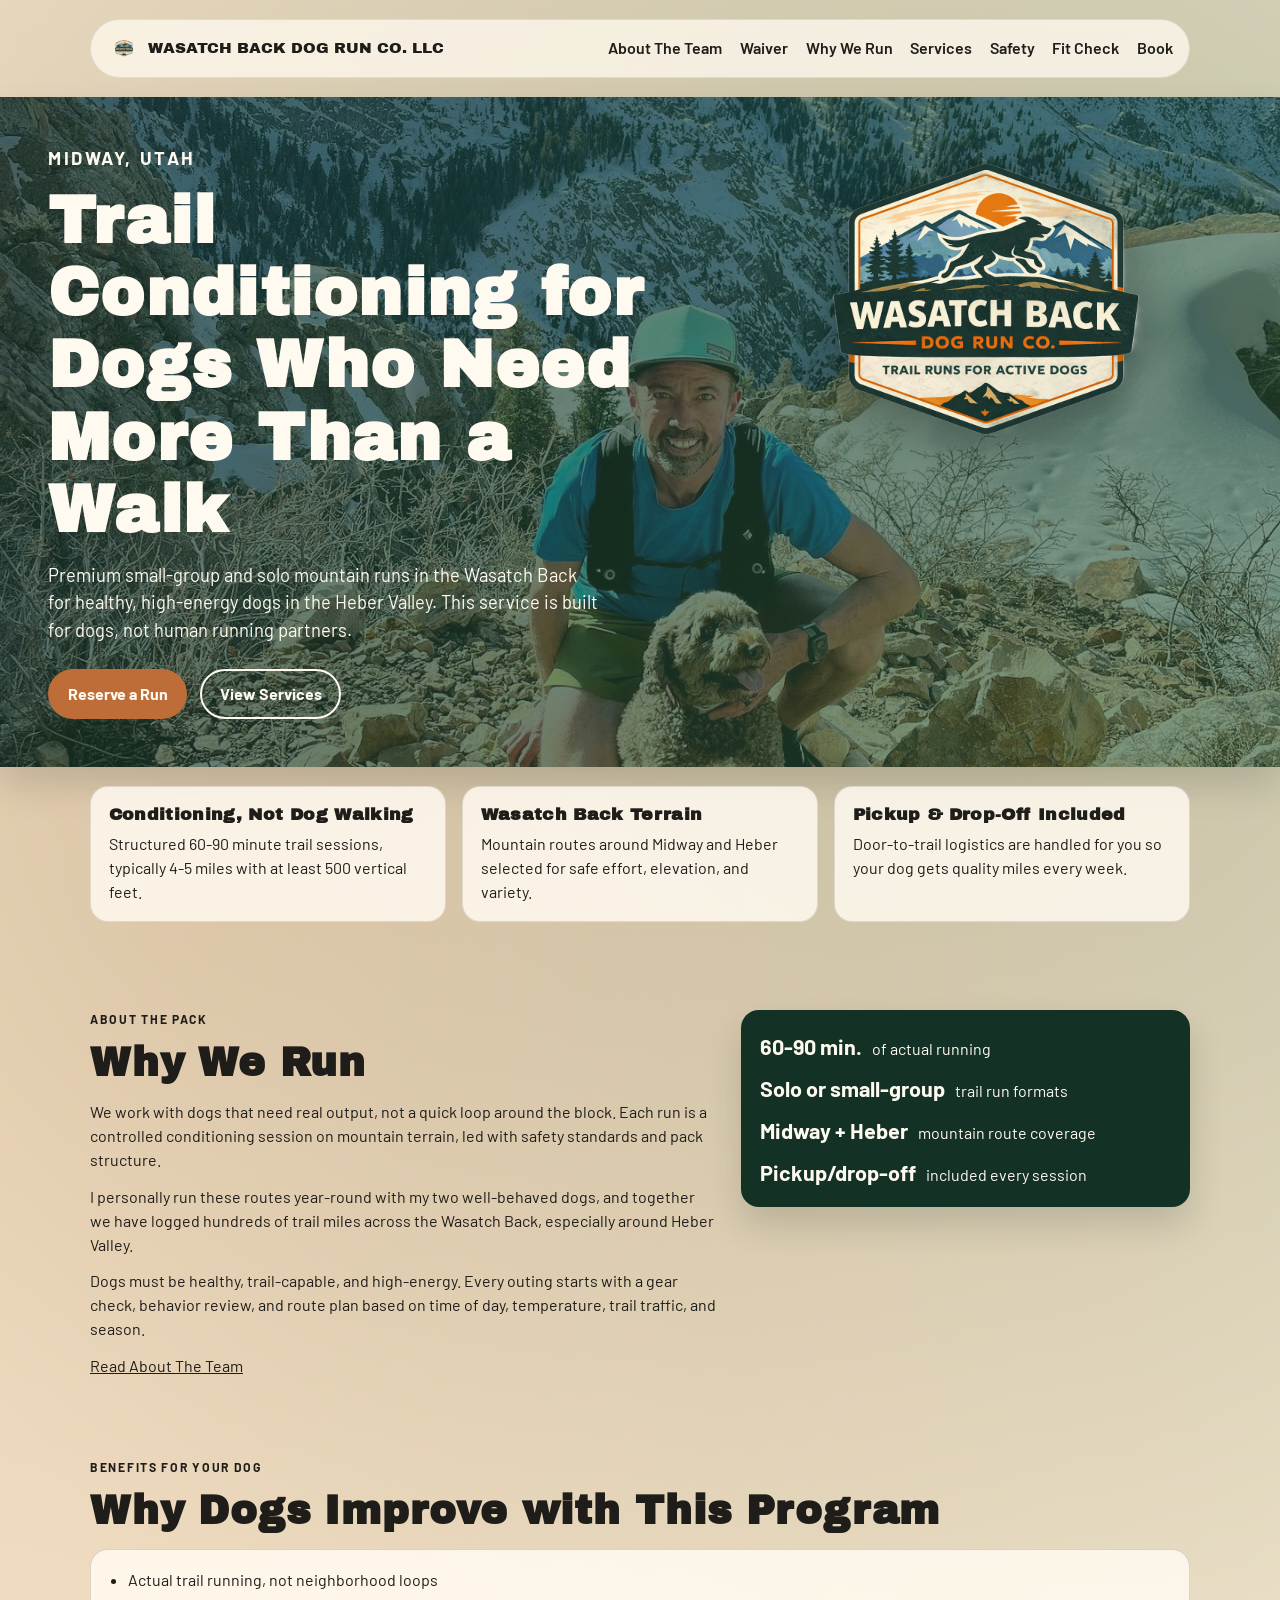
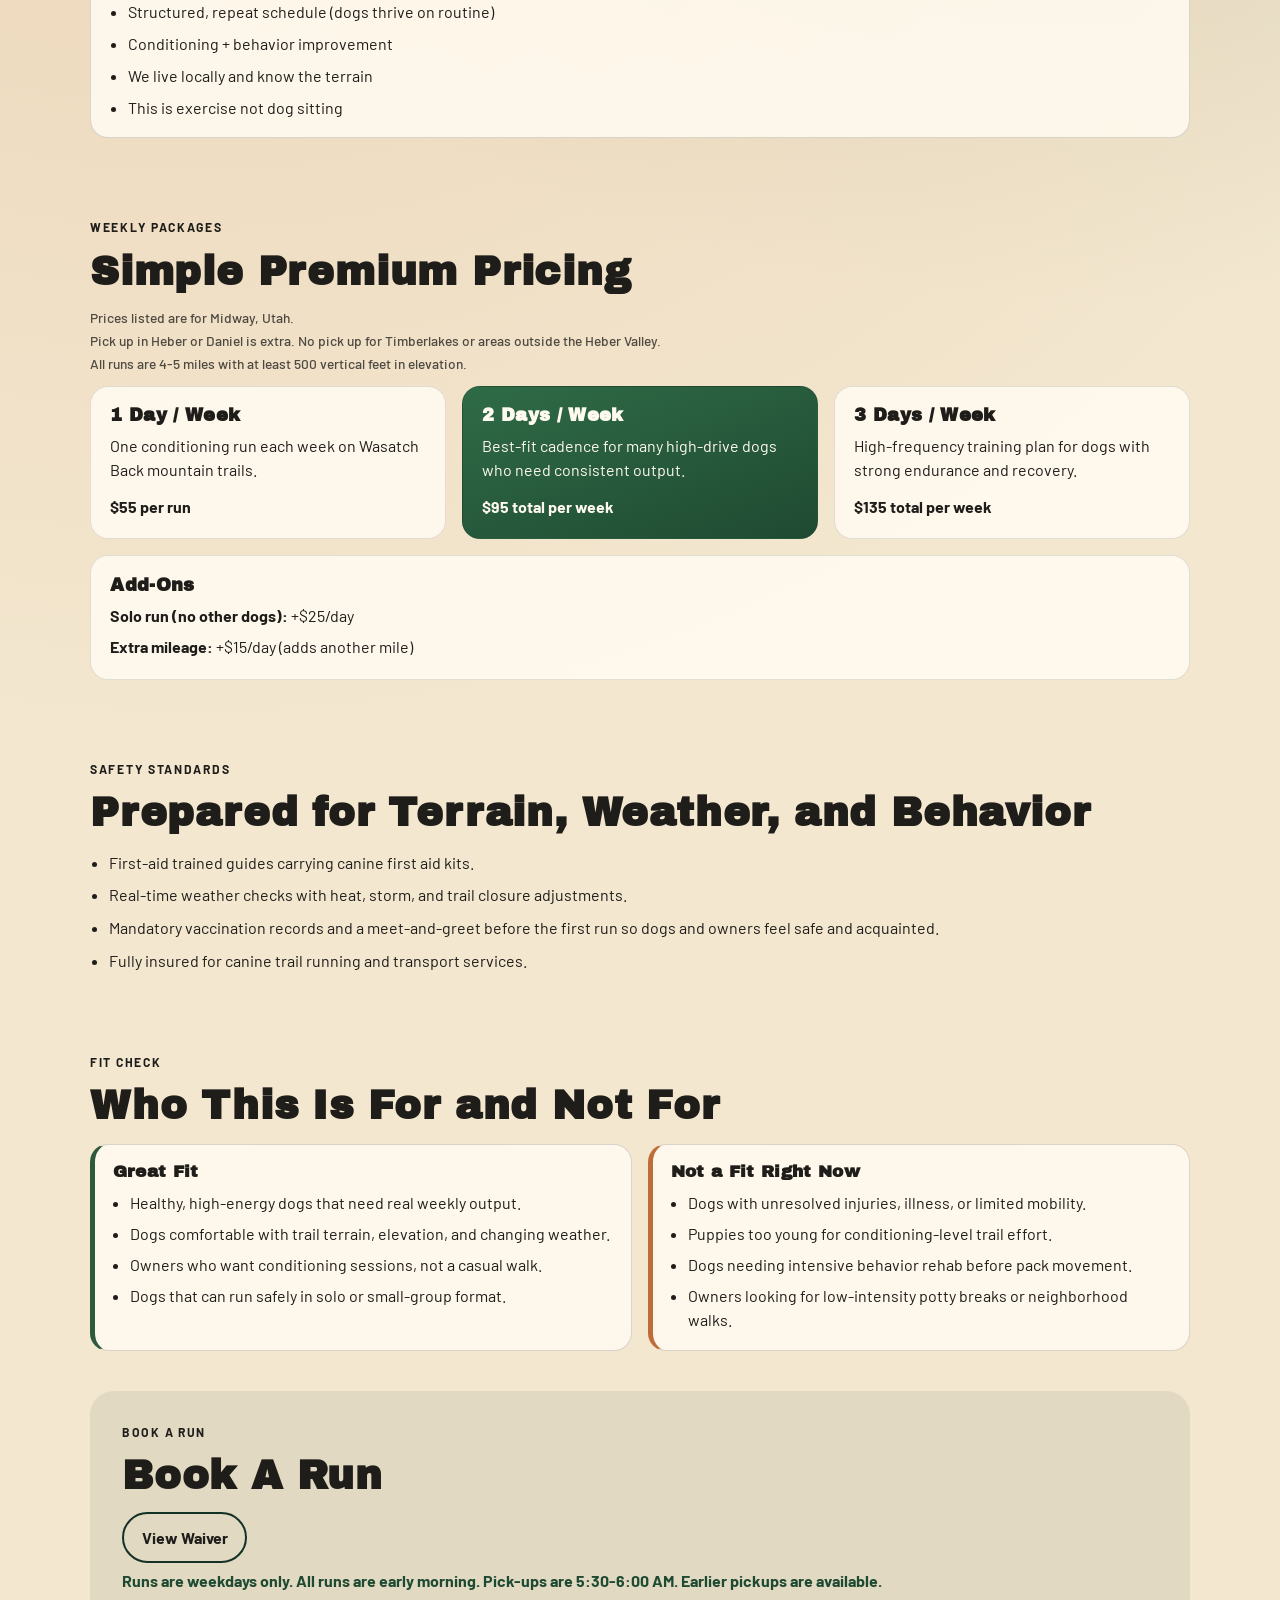
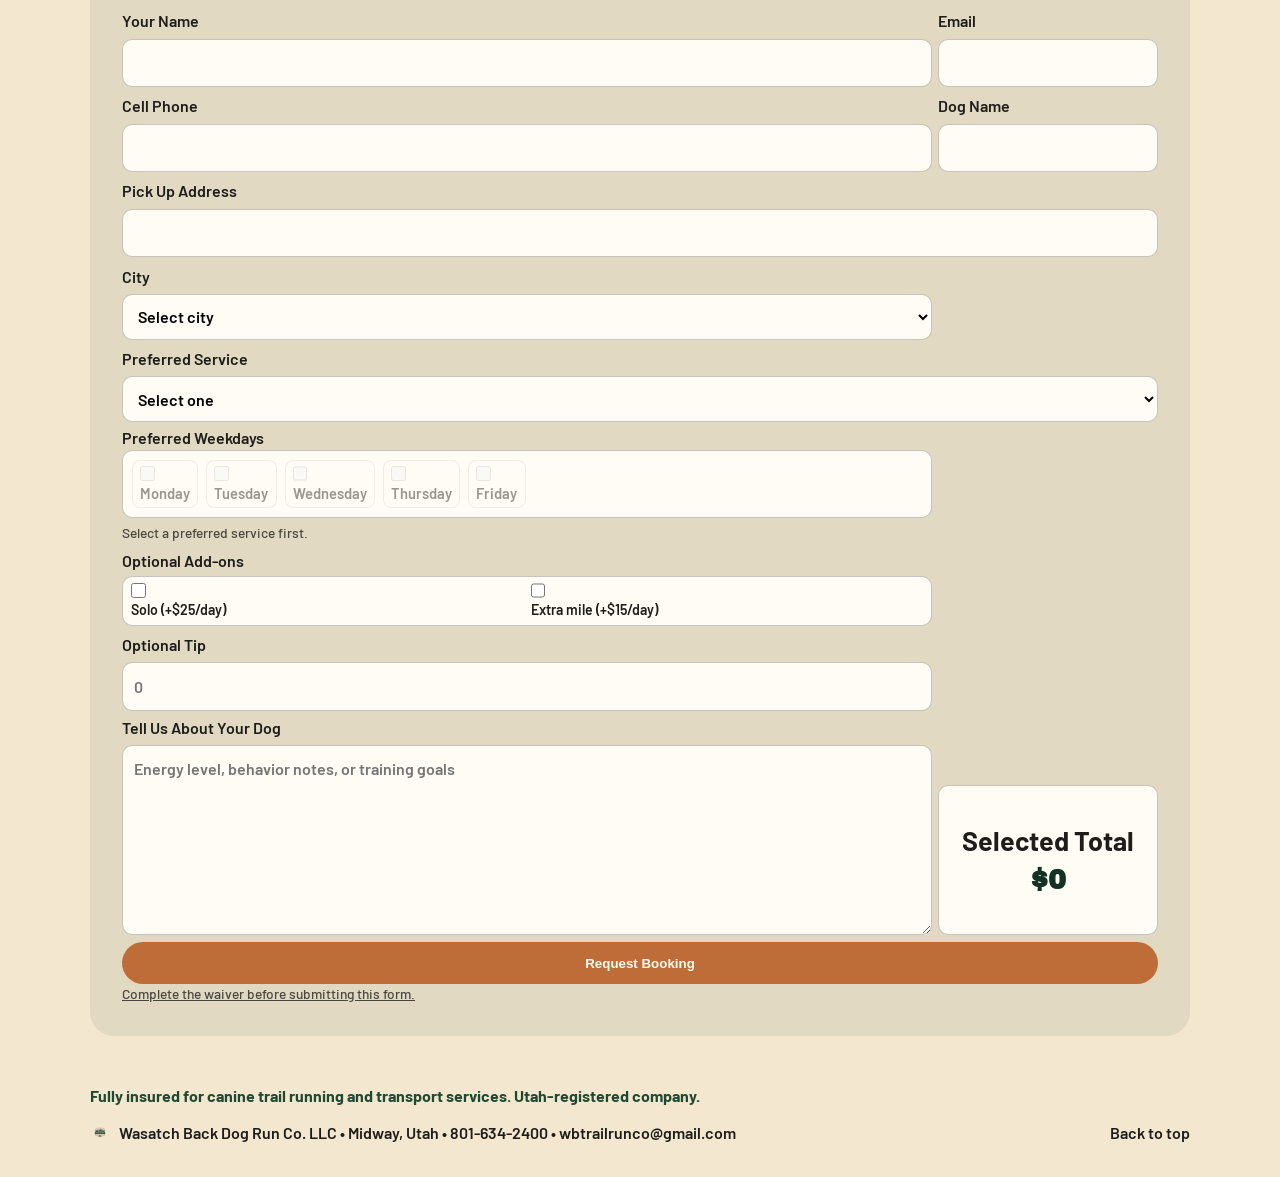
==== commit 543942a9: "Updating index, waiver, and thank-you pages." ====
--- a/wasatch-back-dog-run-co-deploy/index.html
+++ b/wasatch-back-dog-run-co-deploy/index.html
@@ -185,10 +185,10 @@
           <a class="btn btn-outline" href="waiver.html">View Waiver</a>
         </div>
         <p class="booking-note">Runs are weekdays only. All runs are early morning. Pick-ups are 5:30-6:00 AM. Earlier pickups are available.</p>
-        <form class="booking-form" action="https://formsubmit.co/wbtrailrunco@gmail.com" method="post">
+        <form class="booking-form" id="booking-form" action="https://formsubmit.co/eliclayson01@gmail.com" method="post">
           <input type="hidden" name="_subject" value="New Book a Run Submission - Wasatch Back Dog Run Co. LLC" />
           <input type="hidden" name="_captcha" value="false" />
-          <input type="hidden" name="_next" value="payment.html" />
+          <input type="hidden" name="_next" value="http://www.wbtrailrunco.com/thank-you.html" />
           <input type="hidden" name="_cc" id="book-cc" />
           <input type="hidden" name="_replyto" id="book-replyto" />
           <input type="hidden" name="waiver_completed_at" id="waiver-completed-at" />
@@ -282,7 +282,6 @@
           <div class="cost-window" aria-live="polite">
             <p>Selected Total</p>
             <p class="cost-amount" id="cost-amount">$0</p>
-            <button class="btn btn-solid pay-now-btn" id="pay-now-btn" type="button">Pay Now</button>
           </div>
           <button class="btn btn-solid" type="submit">Request Booking</button>
         </form>
